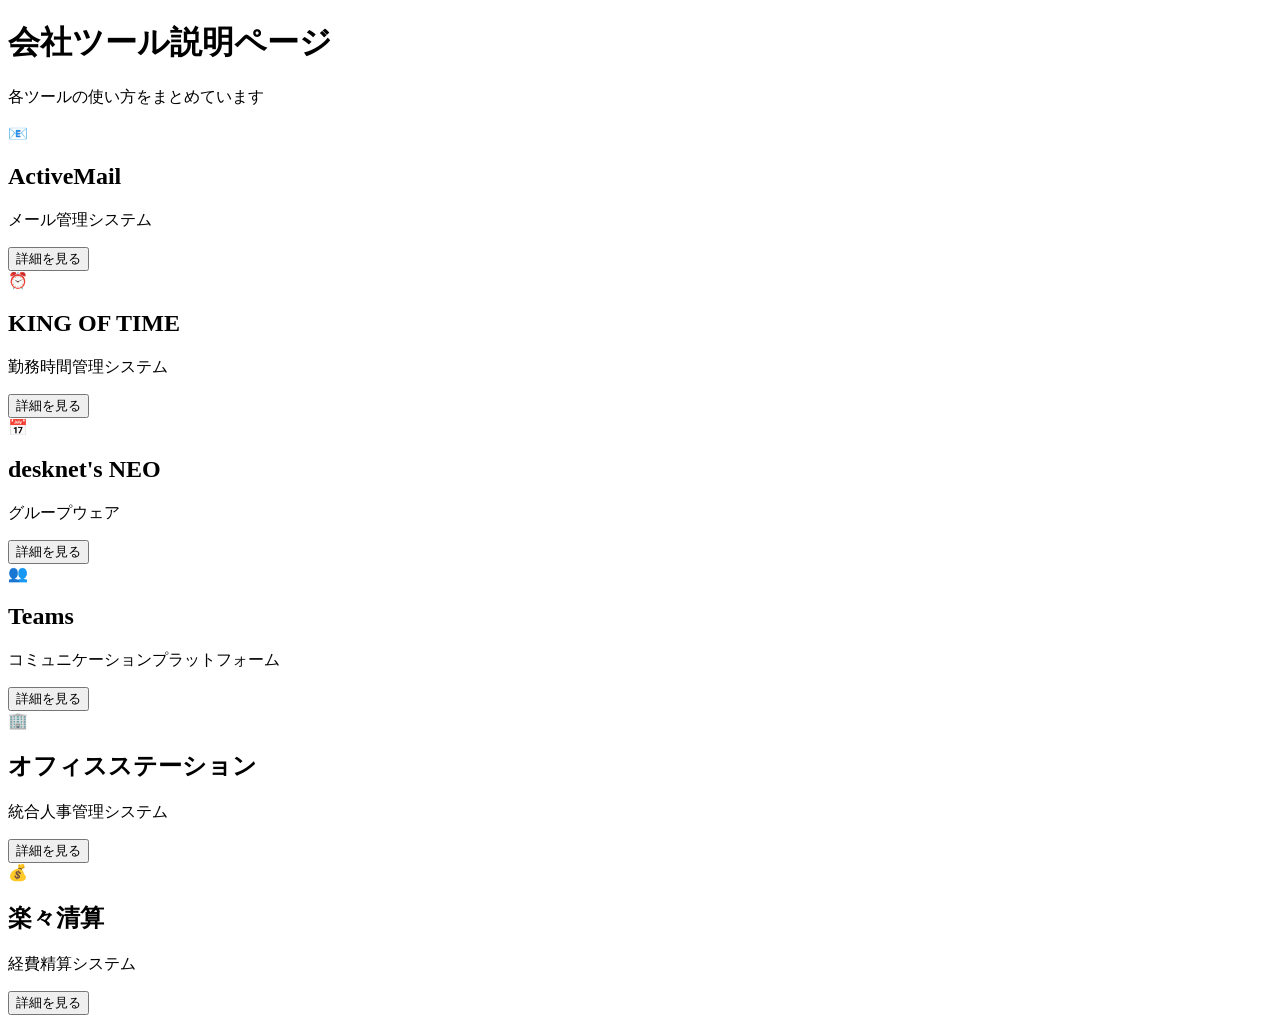
==== index.html @ 45ad8266 "Create index.html for tool documentation" ====
<!DOCTYPE html>
<html lang="ja">
<head>
    <meta charset="UTF-8">
    <meta name="viewport" content="width=device-width, initial-scale=1.0">
    <title>会社ツール説明ページ</title>
    <link rel="stylesheet" href="css/style.css">
</head>
<body>
    <div class="container">
        <header class="header">
            <h1>会社ツール説明ページ</h1>
            <p>各ツールの使い方をまとめています</p>
        </header>

        <main class="home-content">
            <section class="tools-grid">
                <div class="tool-card" data-tool="activemail">
                    <div class="tool-icon">📧</div>
                    <h2>ActiveMail</h2>
                    <p>メール管理システム</p>
                    <button class="btn btn-primary">詳細を見る</button>
                </div>

                <div class="tool-card" data-tool="king-of-time">
                    <div class="tool-icon">⏰</div>
                    <h2>KING OF TIME</h2>
                    <p>勤務時間管理システム</p>
                    <button class="btn btn-primary">詳細を見る</button>
                </div>

                <div class="tool-card" data-tool="desknet-neo">
                    <div class="tool-icon">📅</div>
                    <h2>desknet's NEO</h2>
                    <p>グループウェア</p>
                    <button class="btn btn-primary">詳細を見る</button>
                </div>

                <div class="tool-card" data-tool="teams">
                    <div class="tool-icon">👥</div>
                    <h2>Teams</h2>
                    <p>コミュニケーションプラットフォーム</p>
                    <button class="btn btn-primary">詳細を見る</button>
                </div>

                <div class="tool-card" data-tool="office-station">
                    <div class="tool-icon">🏢</div>
                    <h2>オフィスステーション</h2>
                    <p>統合人事管理システム</p>
                    <button class="btn btn-primary">詳細を見る</button>
                </div>

                <div class="tool-card" data-tool="rakuraku-seisan">
                    <div class="tool-icon">💰</div>
                    <h2>楽々清算</h2>
                    <p>経費精算システム</p>
                    <button class="btn btn-primary">詳細を見る</button>
                </div>
            </section>
        </main>
    </div>

    <script src="js/script.js"></script>
</body>
</html>
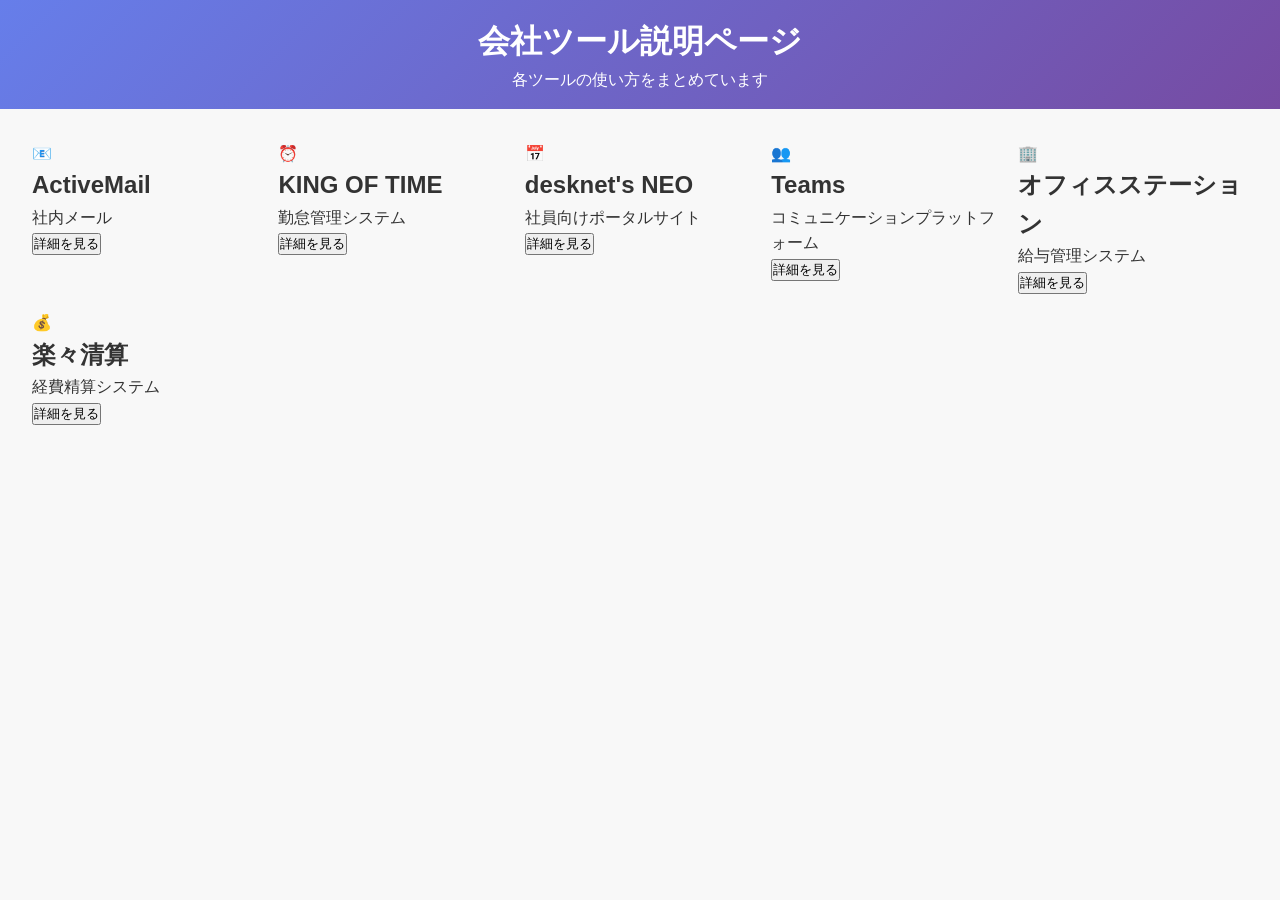
==== commit 008af1a6: "Update index.html" ====
--- a/index.html
+++ b/index.html
@@ -18,21 +18,21 @@
                 <div class="tool-card" data-tool="activemail">
                     <div class="tool-icon">📧</div>
                     <h2>ActiveMail</h2>
-                    <p>メール管理システム</p>
+                    <p>社内メール</p>
                     <button class="btn btn-primary">詳細を見る</button>
                 </div>
 
                 <div class="tool-card" data-tool="king-of-time">
                     <div class="tool-icon">⏰</div>
                     <h2>KING OF TIME</h2>
-                    <p>勤務時間管理システム</p>
+                    <p>勤怠管理システム</p>
                     <button class="btn btn-primary">詳細を見る</button>
                 </div>
 
                 <div class="tool-card" data-tool="desknet-neo">
                     <div class="tool-icon">📅</div>
                     <h2>desknet's NEO</h2>
-                    <p>グループウェア</p>
+                    <p>社員向けポータルサイト</p>
                     <button class="btn btn-primary">詳細を見る</button>
                 </div>
 
@@ -46,7 +46,7 @@
                 <div class="tool-card" data-tool="office-station">
                     <div class="tool-icon">🏢</div>
                     <h2>オフィスステーション</h2>
-                    <p>統合人事管理システム</p>
+                    <p>給与管理システム</p>
                     <button class="btn btn-primary">詳細を見る</button>
                 </div>
 
@@ -62,4 +62,4 @@
 
     <script src="js/script.js"></script>
 </body>
-</html>+</html>
--- a/css/style.css
+++ b/css/style.css
@@ -0,0 +1,71 @@
+/* Reset default styles */
+* {
+    margin: 0;
+    padding: 0;
+    box-sizing: border-box;
+}
+
+/* Styling for body */
+body {
+    font-family: Arial, sans-serif;
+    line-height: 1.6;
+    background: #f8f8f8;
+    color: #333;
+}
+
+/* Header styles */
+header {
+    background: linear-gradient(135deg, #667eea, #764ba2);
+    color: white;
+    padding: 1rem;
+    text-align: center;
+}
+
+/* Main content styles */
+main {
+    padding: 2rem;
+}
+
+/* Tools grid styles */
+.tools-grid {
+    display: grid;
+    grid-template-columns: repeat(auto-fill, minmax(200px, 1fr));
+    gap: 1rem;
+}
+
+/* Tool button styles */
+.tool-button {
+    display: inline-block;
+    padding: 1rem;
+    border: none;
+    border-radius: 5px;
+    background: #667eea;
+    color: white;
+    text-align: center;
+    transition: background 0.3s ease;
+}
+
+.tool-button:hover {
+    background: #764ba2;
+}
+
+/* Footer styles */
+footer {
+    text-align: center;
+    padding: 1rem;
+    background: #667eea;
+    color: white;
+    position: relative;
+    bottom: 0;
+    width: 100%;
+}
+
+/* Responsive design for mobile devices */
+@media screen and (max-width: 768px) {
+    body {
+        padding: 0.5rem;
+    }
+    .tools-grid {
+        grid-template-columns: 1fr;
+    }
+}
